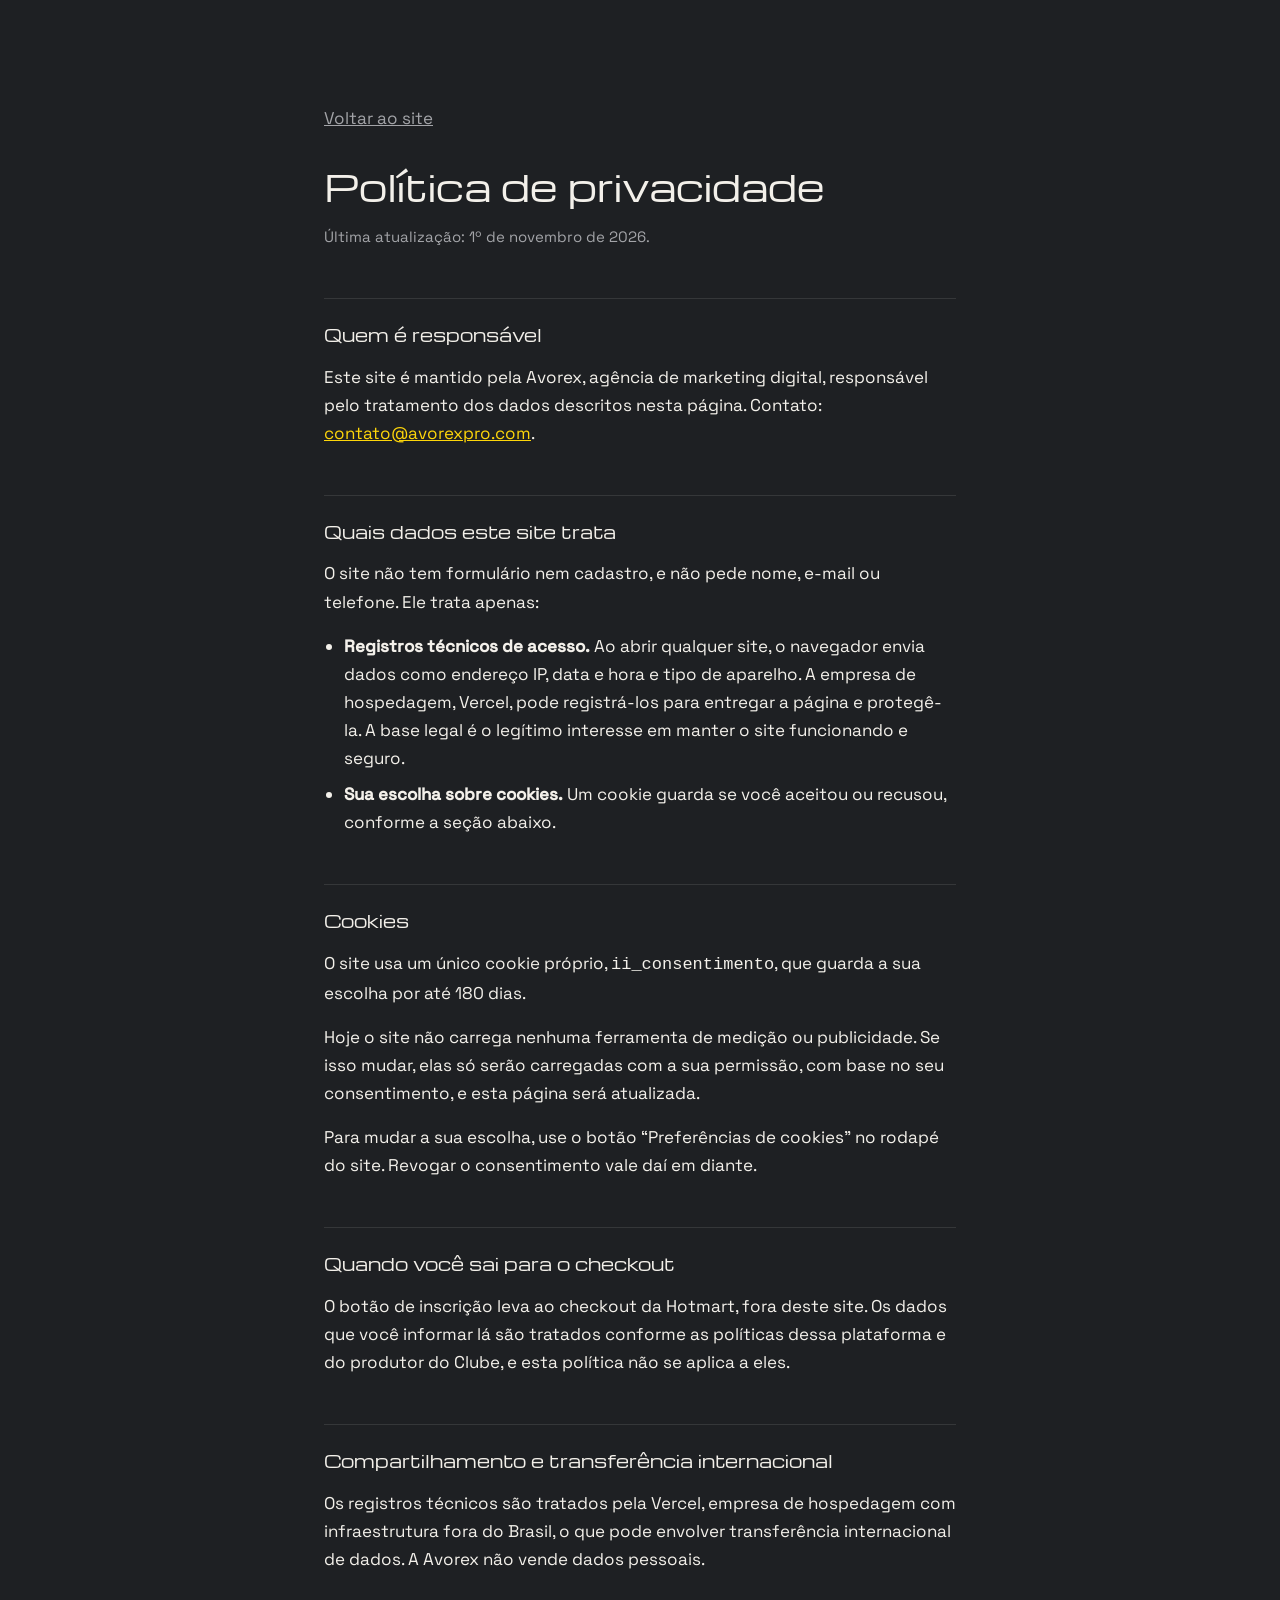
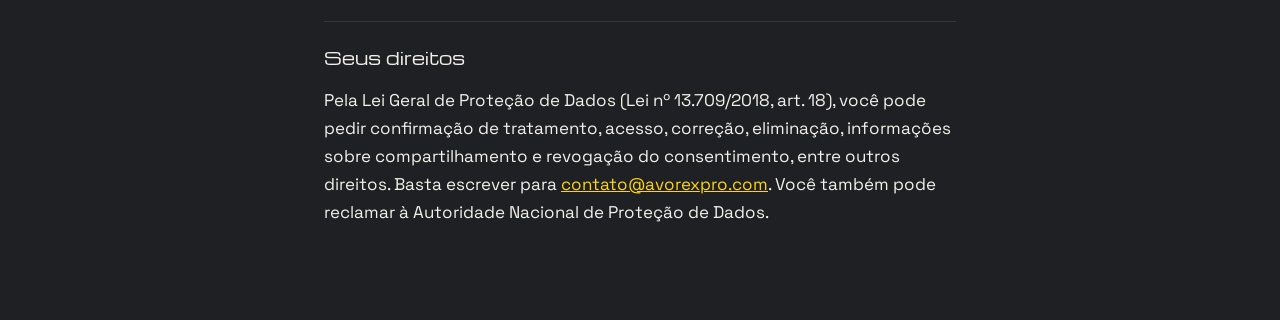
==== privacidade.html @ bec530c1 "Politica de privacidade, termos de uso e contato Co-Authored-By: Claude Opus 5.5 <noreply@anthropic." ====
<!doctype html>
<html lang="pt-BR">
<head>
  <meta charset="utf-8">
  <meta name="viewport" content="width=device-width, initial-scale=1">
  <title>Política de privacidade | Clube de Importação</title>
  <meta name="description" content="Como este site trata dados pessoais e cookies.">
  <link rel="stylesheet" href="assets/legal.css">
</head>
<body>
  <main>
    <a class="voltar" href="index.html">Voltar ao site</a>
    <h1>Política de privacidade</h1>
    <p class="data">Última atualização: 1º de novembro de 2026.</p>

    <h2>Quem é responsável</h2>
    <p>Este site é mantido pela Avorex, agência de marketing digital, responsável pelo tratamento dos dados descritos nesta página. Contato: <a href="mailto:contato@avorexpro.com">contato@avorexpro.com</a>.</p>

    <h2>Quais dados este site trata</h2>
    <p>O site não tem formulário nem cadastro, e não pede nome, e-mail ou telefone. Ele trata apenas:</p>
    <ul>
      <li><strong>Registros técnicos de acesso.</strong> Ao abrir qualquer site, o navegador envia dados como endereço IP, data e hora e tipo de aparelho. A empresa de hospedagem, Vercel, pode registrá-los para entregar a página e protegê-la. A base legal é o legítimo interesse em manter o site funcionando e seguro.</li>
      <li><strong>Sua escolha sobre cookies.</strong> Um cookie guarda se você aceitou ou recusou, conforme a seção abaixo.</li>
    </ul>

    <h2>Cookies</h2>
    <p>O site usa um único cookie próprio, <code>ii_consentimento</code>, que guarda a sua escolha por até 180 dias.</p>
    <p>Hoje o site não carrega nenhuma ferramenta de medição ou publicidade. Se isso mudar, elas só serão carregadas com a sua permissão, com base no seu consentimento, e esta página será atualizada.</p>
    <p>Para mudar a sua escolha, use o botão “Preferências de cookies” no rodapé do site. Revogar o consentimento vale daí em diante.</p>

    <h2>Quando você sai para o checkout</h2>
    <p>O botão de inscrição leva ao checkout da Hotmart, fora deste site. Os dados que você informar lá são tratados conforme as políticas dessa plataforma e do produtor do Clube, e esta política não se aplica a eles.</p>

    <h2>Compartilhamento e transferência internacional</h2>
    <p>Os registros técnicos são tratados pela Vercel, empresa de hospedagem com infraestrutura fora do Brasil, o que pode envolver transferência internacional de dados. A Avorex não vende dados pessoais.</p>

    <h2>Seus direitos</h2>
    <p>Pela Lei Geral de Proteção de Dados (Lei nº 13.709/2018, art. 18), você pode pedir confirmação de tratamento, acesso, correção, eliminação, informações sobre compartilhamento e revogação do consentimento, entre outros direitos. Basta escrever para <a href="mailto:contato@avorexpro.com">contato@avorexpro.com</a>. Você também pode reclamar à Autoridade Nacional de Proteção de Dados.</p>
  </main>
</body>
</html>
---- assets/legal.css ----
/* Paginas legais: mesmos tokens e fontes da pagina principal. */
@font-face {
  font-family: "Michroma";
  font-style: normal;
  font-weight: 400;
  font-display: swap;
  src: url("fontes/michroma-latin.woff2") format("woff2");
}
@font-face {
  font-family: "Space Grotesk";
  font-style: normal;
  font-weight: 300 500;
  font-display: swap;
  src: url("fontes/space-grotesk-latin.woff2") format("woff2");
}
:root {
  --carvao: #1e2023;
  --papel: #f3f0ea;
  --suave: #a3a4a8;
  --fio: rgba(255, 255, 255, .1);
  --acento: #fed60a;
  --display: "Michroma", "Eurostile", "Arial", sans-serif;
  --sans: "Space Grotesk", system-ui, -apple-system, "Segoe UI", sans-serif;
}
* { box-sizing: border-box; margin: 0; }
body { background: var(--carvao); color: var(--papel); font-family: var(--sans); font-size: 1.0625rem; line-height: 1.65; }
main { max-width: 42rem; margin: 0 auto; padding: clamp(3rem, 8vw, 6rem) 1.25rem; }
.voltar { display: inline-flex; align-items: center; min-height: 2.75rem; color: var(--suave); }
h1 { margin-top: 1.5rem; font-family: var(--display); font-weight: 400; font-size: clamp(1.5rem, 4vw, 2.25rem); line-height: 1.25; }
.data { margin-top: 1rem; color: var(--suave); font-size: .9375rem; }
h2 { margin-top: 3rem; padding-top: 1.5rem; border-top: 1px solid var(--fio); font-family: var(--display); font-weight: 400; font-size: 1.0625rem; line-height: 1.4; }
p, ul { margin-top: 1rem; }
ul { padding-left: 1.25rem; }
li + li { margin-top: .5rem; }
a { color: var(--acento); }
a:focus-visible { outline: 1px dashed var(--papel); outline-offset: 3px; }
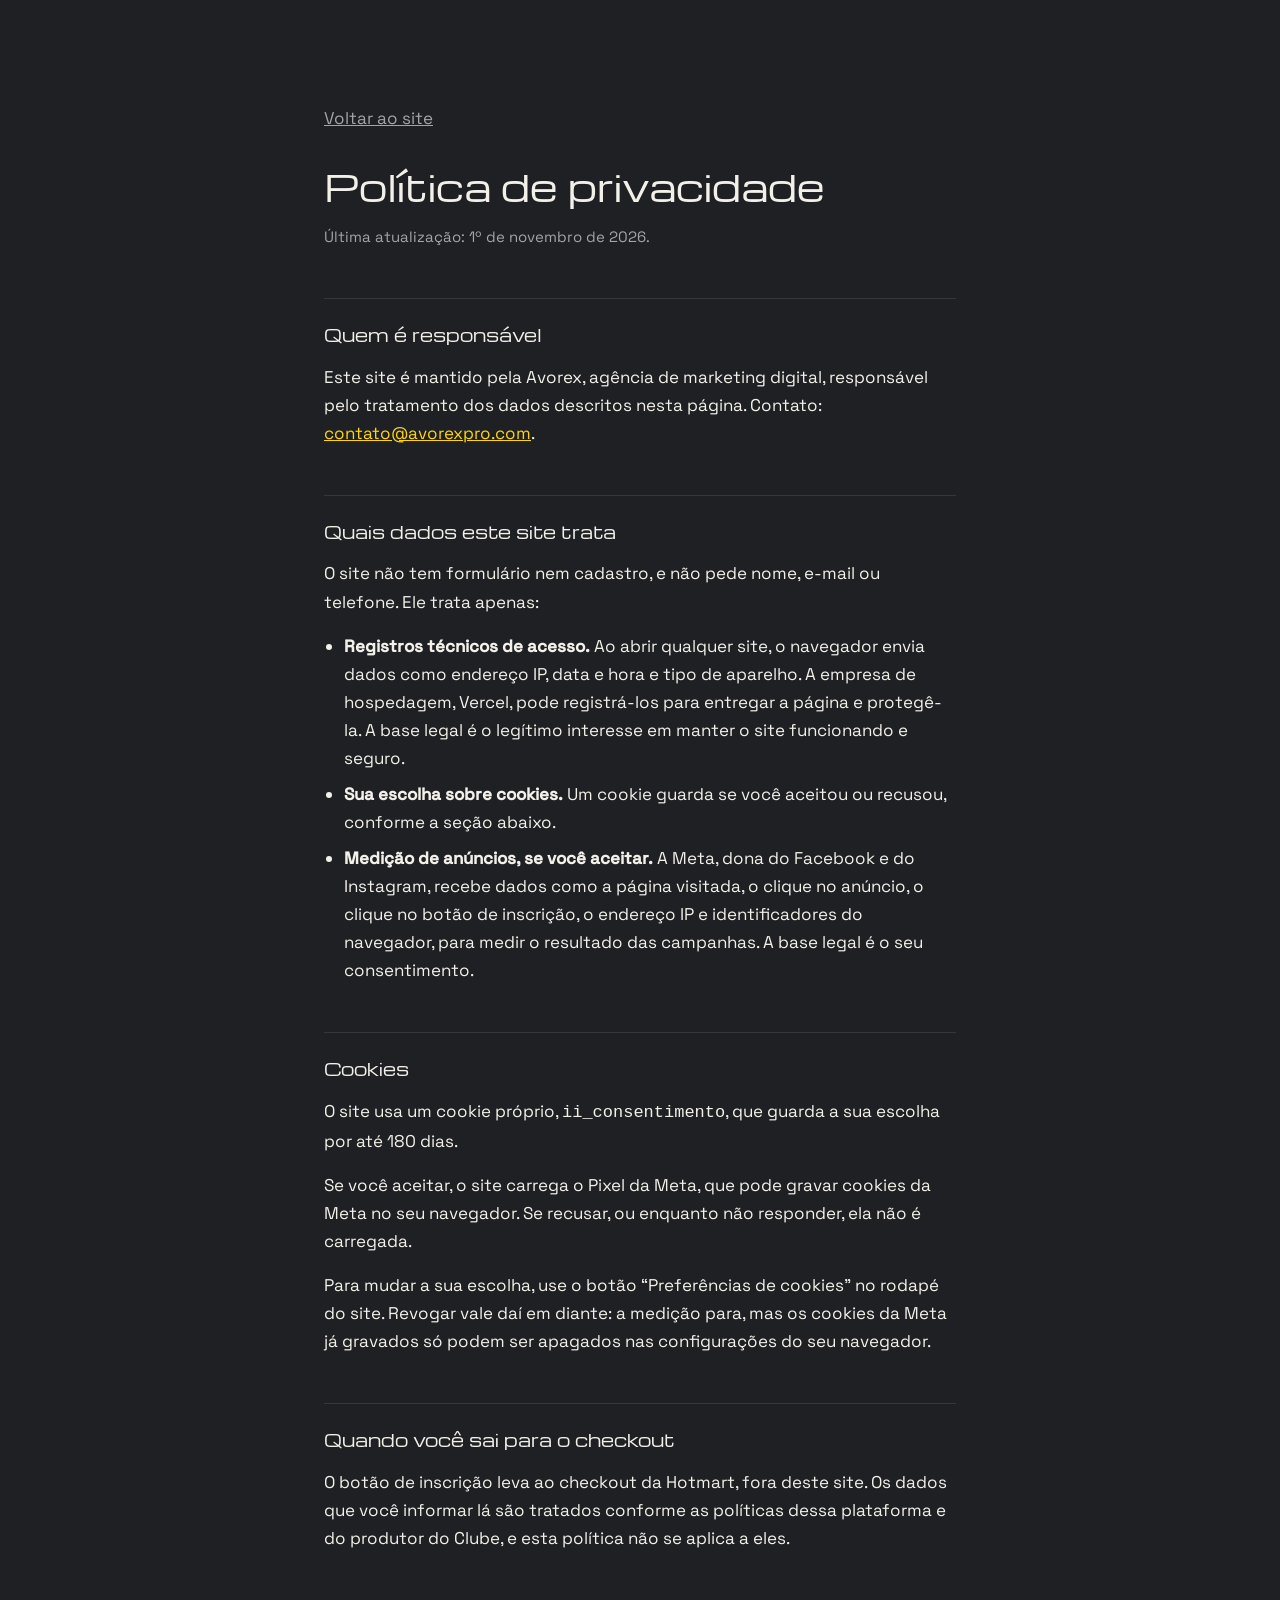
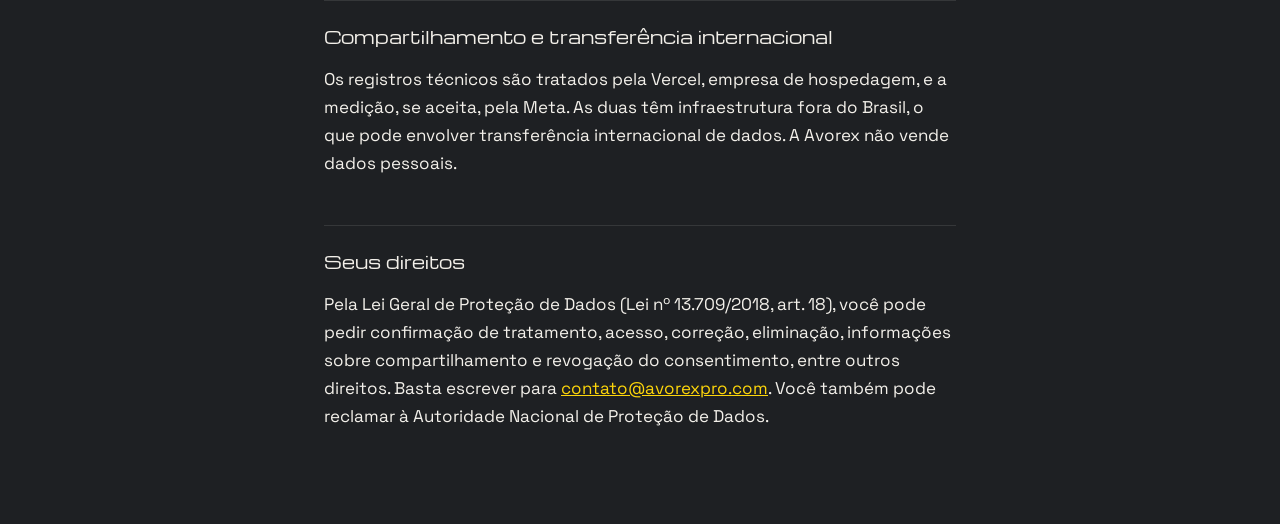
==== commit 93b4739d: "Pixel da Meta, so depois do aceite Co-Authored-By: Claude Opus 5.5 <noreply@anthropic.com>" ====
--- a/privacidade.html
+++ b/privacidade.html
@@ -21,18 +21,19 @@
     <ul>
       <li><strong>Registros técnicos de acesso.</strong> Ao abrir qualquer site, o navegador envia dados como endereço IP, data e hora e tipo de aparelho. A empresa de hospedagem, Vercel, pode registrá-los para entregar a página e protegê-la. A base legal é o legítimo interesse em manter o site funcionando e seguro.</li>
       <li><strong>Sua escolha sobre cookies.</strong> Um cookie guarda se você aceitou ou recusou, conforme a seção abaixo.</li>
+      <li><strong>Medição de anúncios, se você aceitar.</strong> A Meta, dona do Facebook e do Instagram, recebe dados como a página visitada, o clique no anúncio, o clique no botão de inscrição, o endereço IP e identificadores do navegador, para medir o resultado das campanhas. A base legal é o seu consentimento.</li>
     </ul>
 
     <h2>Cookies</h2>
-    <p>O site usa um único cookie próprio, <code>ii_consentimento</code>, que guarda a sua escolha por até 180 dias.</p>
-    <p>Hoje o site não carrega nenhuma ferramenta de medição ou publicidade. Se isso mudar, elas só serão carregadas com a sua permissão, com base no seu consentimento, e esta página será atualizada.</p>
-    <p>Para mudar a sua escolha, use o botão “Preferências de cookies” no rodapé do site. Revogar o consentimento vale daí em diante.</p>
+    <p>O site usa um cookie próprio, <code>ii_consentimento</code>, que guarda a sua escolha por até 180 dias.</p>
+    <p>Se você aceitar, o site carrega o Pixel da Meta, que pode gravar cookies da Meta no seu navegador. Se recusar, ou enquanto não responder, ela não é carregada.</p>
+    <p>Para mudar a sua escolha, use o botão “Preferências de cookies” no rodapé do site. Revogar vale daí em diante: a medição para, mas os cookies da Meta já gravados só podem ser apagados nas configurações do seu navegador.</p>
 
     <h2>Quando você sai para o checkout</h2>
     <p>O botão de inscrição leva ao checkout da Hotmart, fora deste site. Os dados que você informar lá são tratados conforme as políticas dessa plataforma e do produtor do Clube, e esta política não se aplica a eles.</p>
 
     <h2>Compartilhamento e transferência internacional</h2>
-    <p>Os registros técnicos são tratados pela Vercel, empresa de hospedagem com infraestrutura fora do Brasil, o que pode envolver transferência internacional de dados. A Avorex não vende dados pessoais.</p>
+    <p>Os registros técnicos são tratados pela Vercel, empresa de hospedagem, e a medição, se aceita, pela Meta. As duas têm infraestrutura fora do Brasil, o que pode envolver transferência internacional de dados. A Avorex não vende dados pessoais.</p>
 
     <h2>Seus direitos</h2>
     <p>Pela Lei Geral de Proteção de Dados (Lei nº 13.709/2018, art. 18), você pode pedir confirmação de tratamento, acesso, correção, eliminação, informações sobre compartilhamento e revogação do consentimento, entre outros direitos. Basta escrever para <a href="mailto:contato@avorexpro.com">contato@avorexpro.com</a>. Você também pode reclamar à Autoridade Nacional de Proteção de Dados.</p>
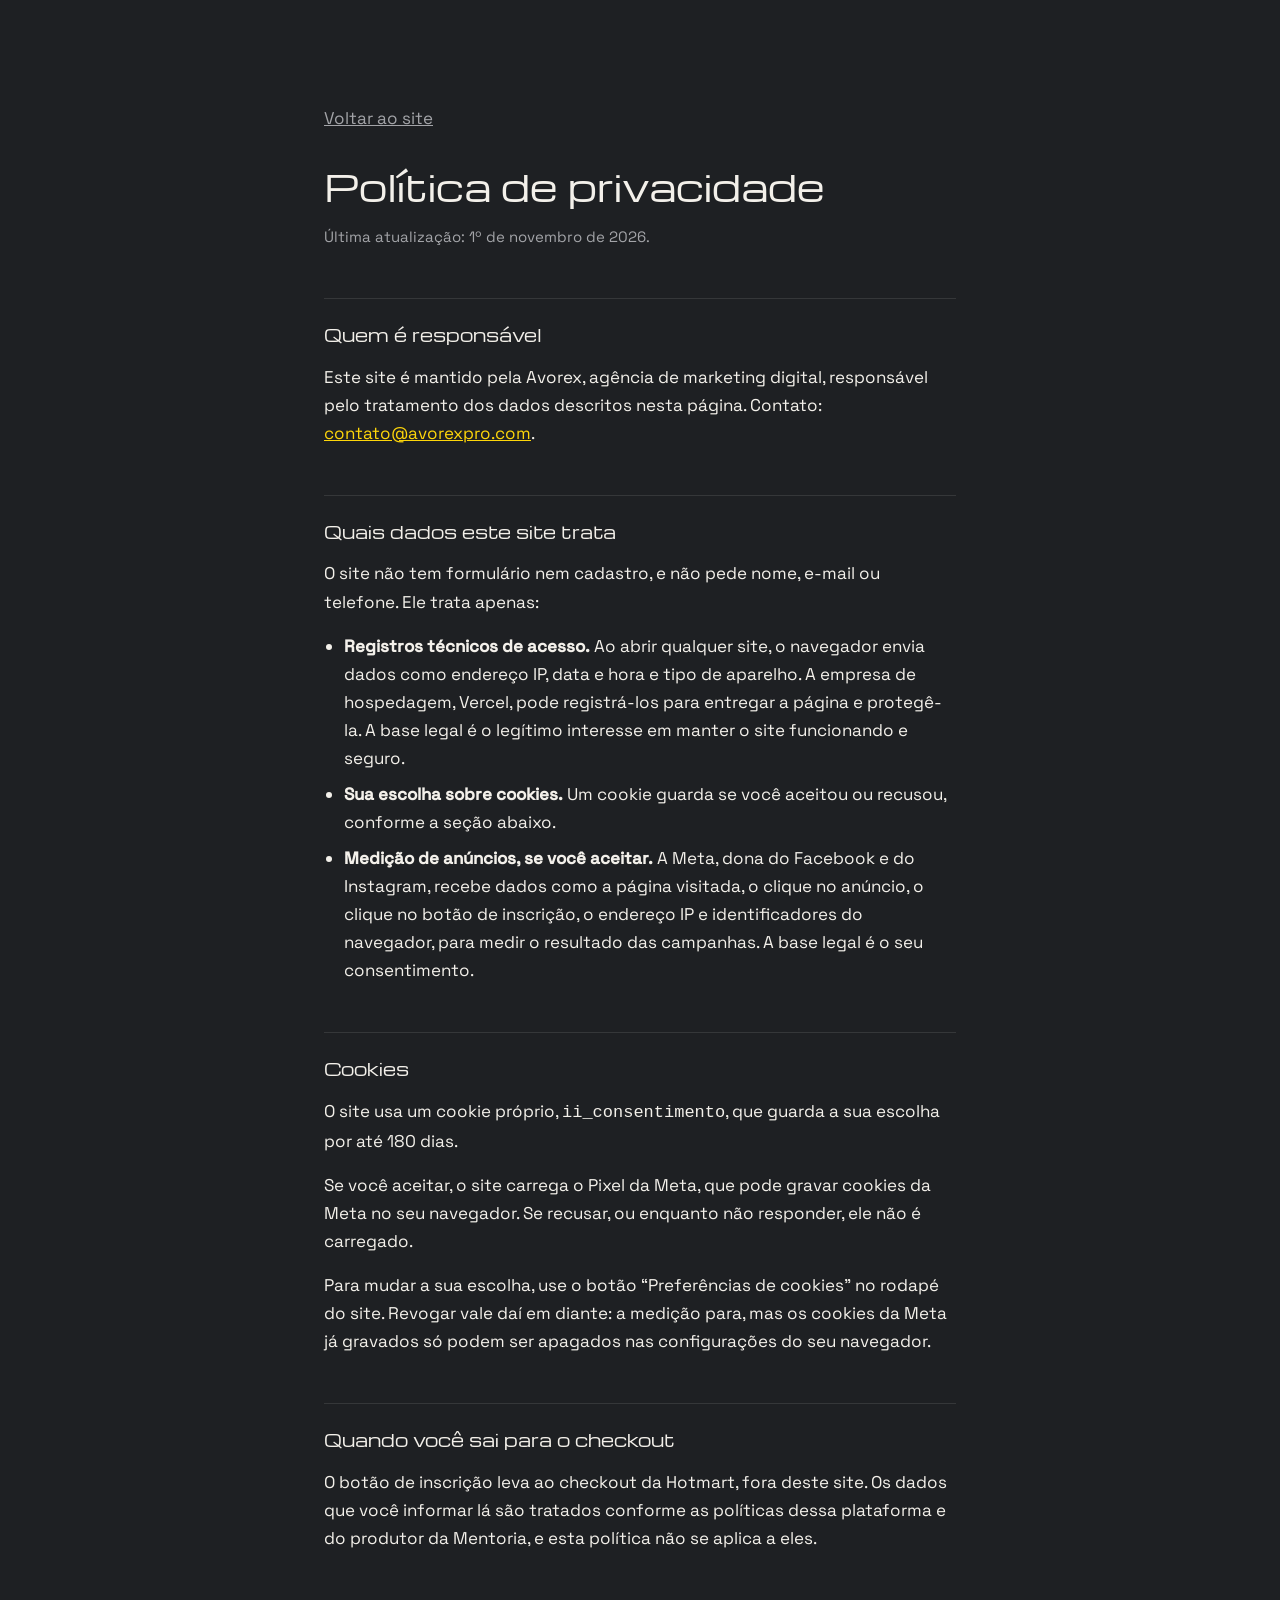
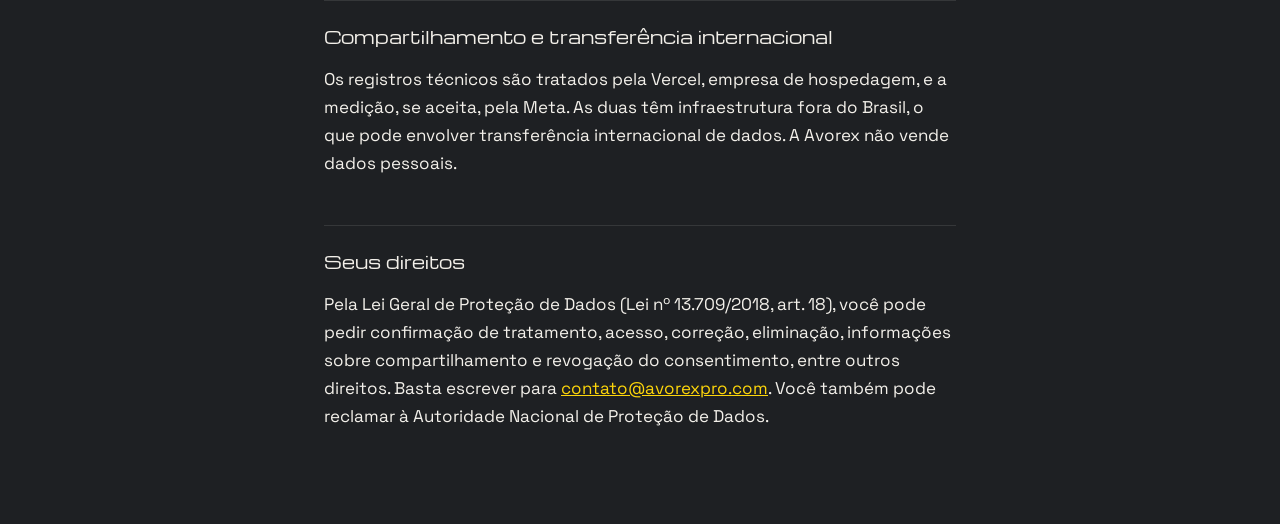
==== commit 50fa8602: "Oferta do site passa a ser a Mentoria de Importacao Co-Authored-By: Claude Opus 5.5 <noreply@anthrop" ====
--- a/privacidade.html
+++ b/privacidade.html
@@ -3,7 +3,7 @@
 <head>
   <meta charset="utf-8">
   <meta name="viewport" content="width=device-width, initial-scale=1">
-  <title>Política de privacidade | Clube de Importação</title>
+  <title>Política de privacidade | Mentoria de Importação</title>
   <meta name="description" content="Como este site trata dados pessoais e cookies.">
   <link rel="stylesheet" href="assets/legal.css">
 </head>
@@ -26,11 +26,11 @@
 
     <h2>Cookies</h2>
     <p>O site usa um cookie próprio, <code>ii_consentimento</code>, que guarda a sua escolha por até 180 dias.</p>
-    <p>Se você aceitar, o site carrega o Pixel da Meta, que pode gravar cookies da Meta no seu navegador. Se recusar, ou enquanto não responder, ela não é carregada.</p>
+    <p>Se você aceitar, o site carrega o Pixel da Meta, que pode gravar cookies da Meta no seu navegador. Se recusar, ou enquanto não responder, ele não é carregado.</p>
     <p>Para mudar a sua escolha, use o botão “Preferências de cookies” no rodapé do site. Revogar vale daí em diante: a medição para, mas os cookies da Meta já gravados só podem ser apagados nas configurações do seu navegador.</p>
 
     <h2>Quando você sai para o checkout</h2>
-    <p>O botão de inscrição leva ao checkout da Hotmart, fora deste site. Os dados que você informar lá são tratados conforme as políticas dessa plataforma e do produtor do Clube, e esta política não se aplica a eles.</p>
+    <p>O botão de inscrição leva ao checkout da Hotmart, fora deste site. Os dados que você informar lá são tratados conforme as políticas dessa plataforma e do produtor da Mentoria, e esta política não se aplica a eles.</p>
 
     <h2>Compartilhamento e transferência internacional</h2>
     <p>Os registros técnicos são tratados pela Vercel, empresa de hospedagem, e a medição, se aceita, pela Meta. As duas têm infraestrutura fora do Brasil, o que pode envolver transferência internacional de dados. A Avorex não vende dados pessoais.</p>
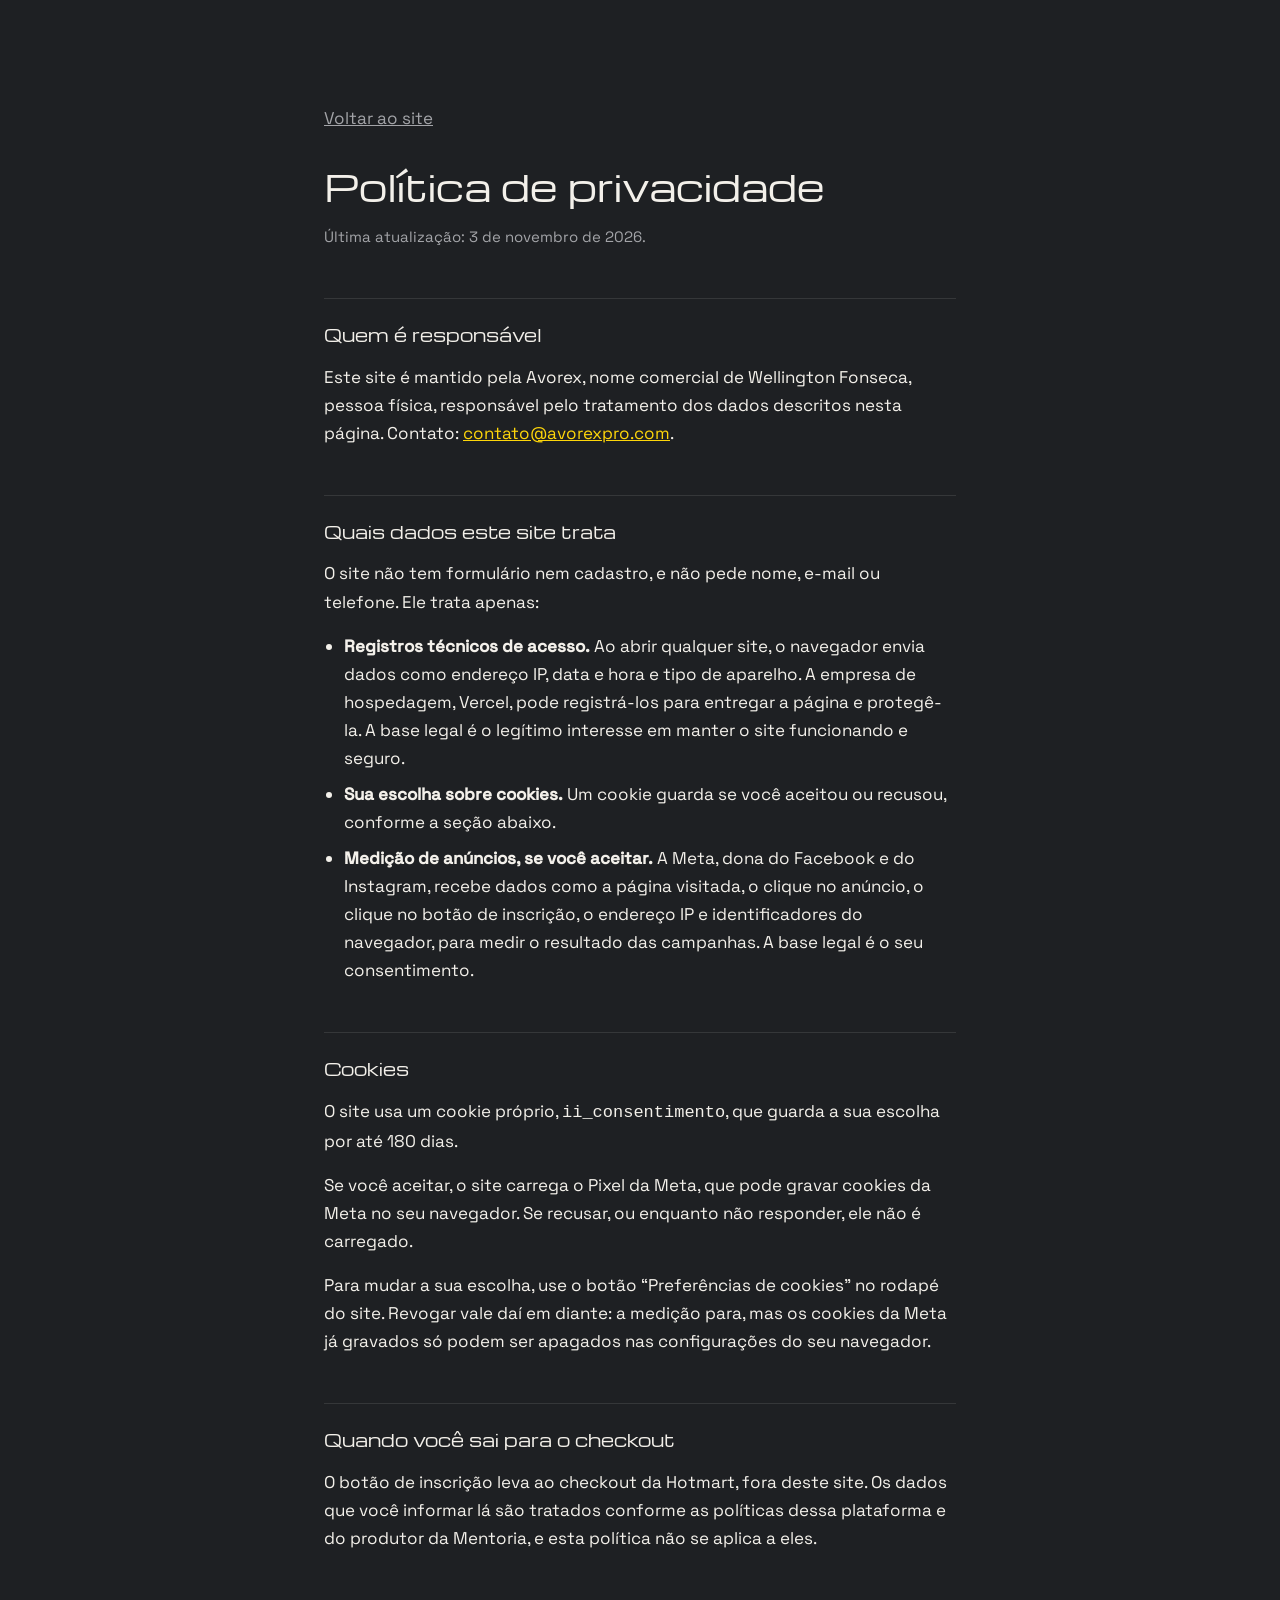
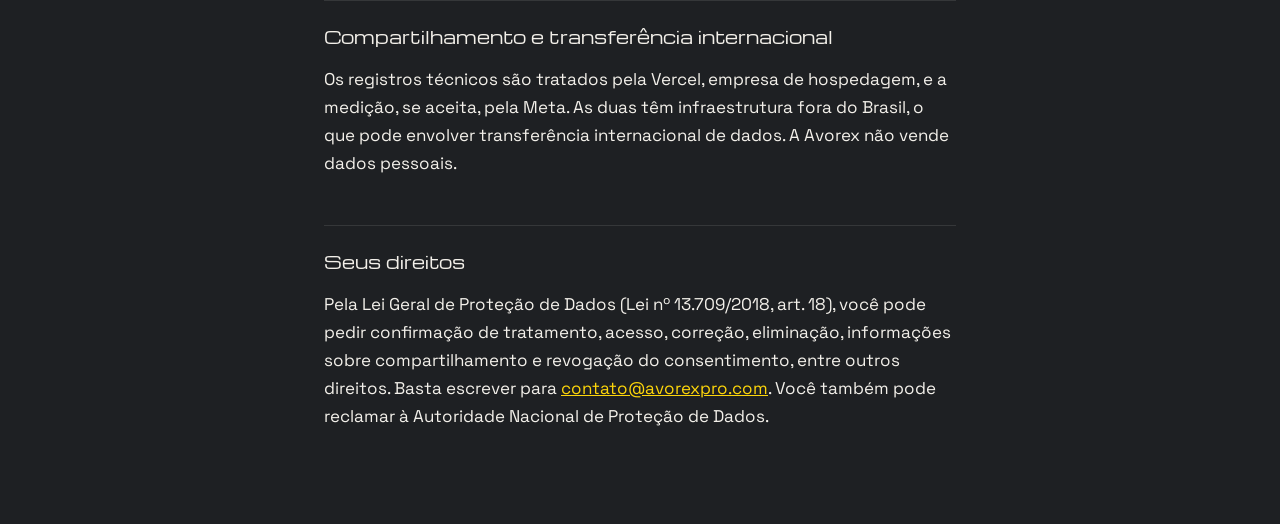
==== commit 62f83961: "Paginas legais nomeiam a pessoa fisica por tras da Avorex" ====
--- a/privacidade.html
+++ b/privacidade.html
@@ -11,10 +11,10 @@
   <main>
     <a class="voltar" href="index.html">Voltar ao site</a>
     <h1>Política de privacidade</h1>
-    <p class="data">Última atualização: 1º de novembro de 2026.</p>
+    <p class="data">Última atualização: 3 de novembro de 2026.</p>
 
     <h2>Quem é responsável</h2>
-    <p>Este site é mantido pela Avorex, agência de marketing digital, responsável pelo tratamento dos dados descritos nesta página. Contato: <a href="mailto:contato@avorexpro.com">contato@avorexpro.com</a>.</p>
+    <p>Este site é mantido pela Avorex, nome comercial de Wellington Fonseca, pessoa física, responsável pelo tratamento dos dados descritos nesta página. Contato: <a href="mailto:contato@avorexpro.com">contato@avorexpro.com</a>.</p>
 
     <h2>Quais dados este site trata</h2>
     <p>O site não tem formulário nem cadastro, e não pede nome, e-mail ou telefone. Ele trata apenas:</p>
